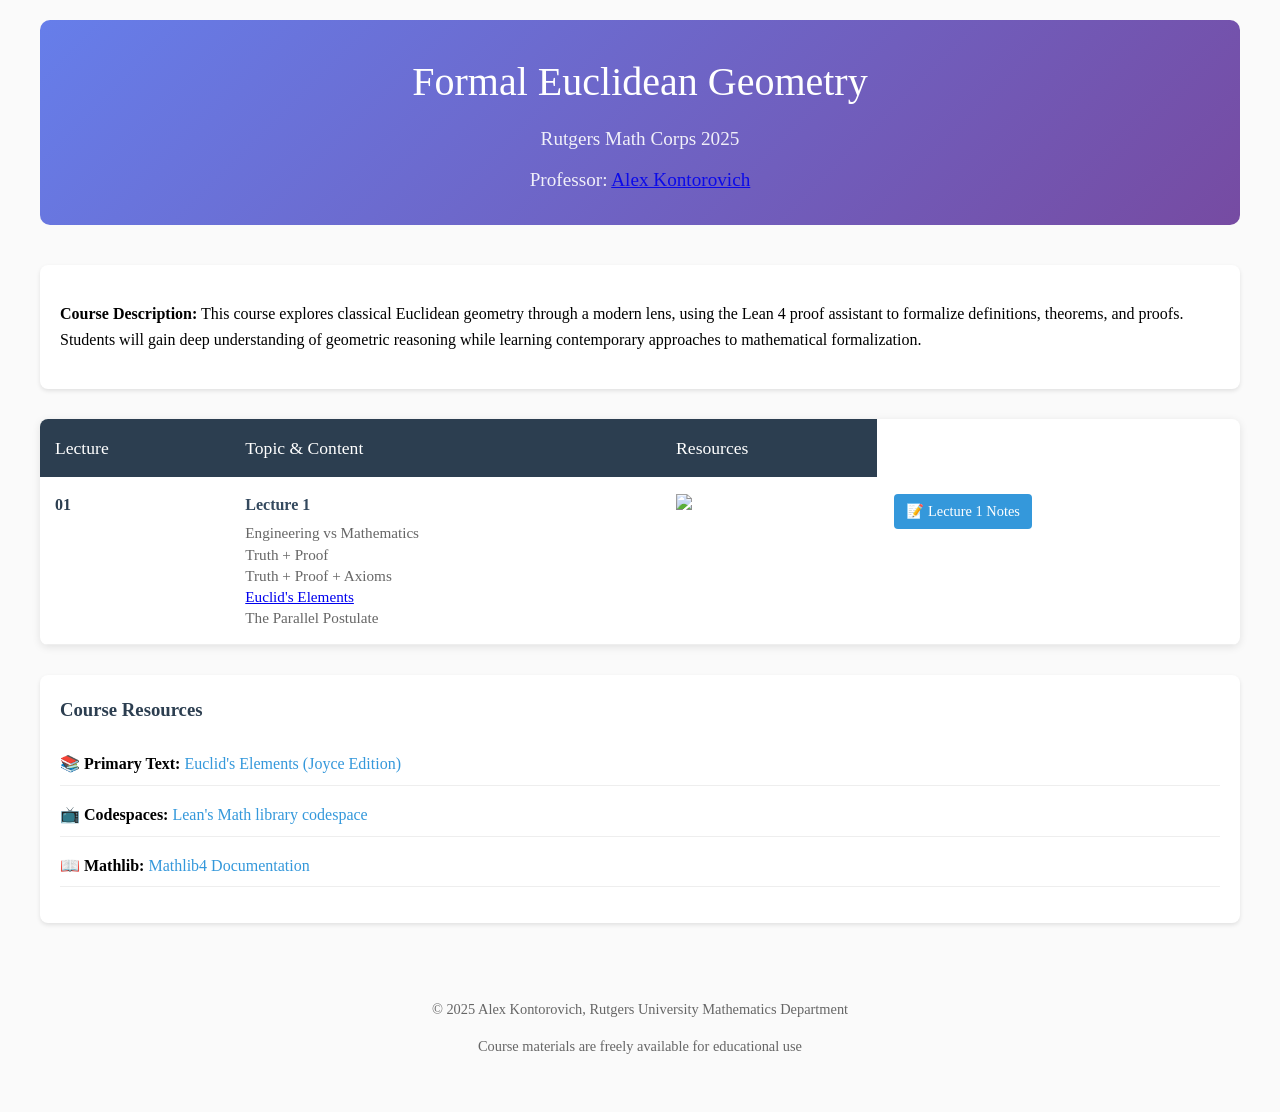
==== 2025Geometry/index.html @ 310fad27 "Update index.html" ====
<!DOCTYPE html>
<html lang="en">
<head>
    <meta charset="UTF-8">
    <meta name="viewport" content="width=device-width, initial-scale=1.0">
    <title>Formal Euclidean Geometry</title>
    <style>
        body {
            font-family: 'Times New Roman', serif;
            line-height: 1.6;
            max-width: 1200px;
            margin: 0 auto;
            padding: 20px;
            background-color: #fafafa;
        }
        
        .header {
            text-align: center;
            margin-bottom: 40px;
            padding: 30px;
            background: linear-gradient(135deg, #667eea 0%, #764ba2 100%);
            color: white;
            border-radius: 10px;
        }
        
        .header h1 {
            margin: 0;
            font-size: 2.5em;
            font-weight: normal;
        }
        
        .header .subtitle {
            font-size: 1.2em;
            margin-top: 10px;
            opacity: 0.9;
        }
        
        .instructor-info {
            background: white;
            padding: 20px;
            border-radius: 8px;
            box-shadow: 0 2px 4px rgba(0,0,0,0.1);
            margin-bottom: 30px;
        }
        
        .course-table {
            width: 100%;
            border-collapse: collapse;
            background: white;
            border-radius: 8px;
            overflow: hidden;
            box-shadow: 0 2px 8px rgba(0,0,0,0.1);
            margin-bottom: 30px;
        }
        
        .course-table th {
            background: #2c3e50;
            color: white;
            padding: 15px;
            text-align: left;
            font-weight: normal;
            font-size: 1.1em;
        }
        
        .course-table td {
            padding: 15px;
            border-bottom: 1px solid #eee;
            vertical-align: top;
        }
        
        .course-table tr:hover {
            background-color: #f8f9fa;
        }
        
        .lecture-number {
            font-weight: bold;
            color: #2c3e50;
            min-width: 60px;
        }
        
        .lecture-title {
            font-weight: bold;
            color: #34495e;
            margin-bottom: 5px;
        }
        
        .lecture-description {
            color: #666;
            font-size: 0.95em;
            line-height: 1.4;
        }
        
        .link-button {
            display: inline-block;
            padding: 6px 12px;
            margin: 2px;
            text-decoration: none;
            border-radius: 4px;
            font-size: 0.9em;
            transition: all 0.3s ease;
        }
        
        .youtube-link {
            background-color: #ff4444;
            color: white;
        }
        
        .youtube-link:hover {
            background-color: #cc0000;
            color: white;
        }
        
        .notes-link {
            background-color: #3498db;
            color: white;
        }
        
        .notes-link:hover {
            background-color: #2980b9;
            color: white;
        }
        
        .coming-soon {
            background-color: #95a5a6;
            color: white;
            cursor: not-allowed;
        }
        
        .resources {
            background: white;
            padding: 20px;
            border-radius: 8px;
            box-shadow: 0 2px 4px rgba(0,0,0,0.1);
            margin-bottom: 30px;
        }
        
        .resources h3 {
            margin-top: 0;
            color: #2c3e50;
        }
        
        .resources ul {
            list-style-type: none;
            padding: 0;
        }
        
        .resources li {
            margin: 8px 0;
            padding: 8px 0;
            border-bottom: 1px solid #eee;
        }
        
        .resources a {
            color: #3498db;
            text-decoration: none;
        }
        
        .resources a:hover {
            text-decoration: underline;
        }
        
        .footer {
            text-align: center;
            color: #666;
            font-size: 0.9em;
            margin-top: 40px;
            padding: 20px;
        }
        
        @media (max-width: 768px) {
            .course-table {
                font-size: 0.9em;
            }
            
            .link-button {
                display: block;
                margin: 5px 0;
                text-align: center;
            }
        }
    </style>
</head>
<body>
    <div class="header">
        <h1>Formal Euclidean Geometry</h1>
        <div class="subtitle">Rutgers Math Corps 2025</div>
        <div class="subtitle">Professor: <a href="https://math.rutgers.edu/~alexk" target="_blank">Alex Kontorovich</a> </div>
    </div>
    
    <div class="instructor-info">
        <p><strong>Course Description:</strong> This course explores classical Euclidean geometry through a modern lens, 
        using the Lean 4 proof assistant to formalize definitions, theorems, and proofs. Students will gain deep 
        understanding of geometric reasoning while learning contemporary approaches to mathematical formalization.</p>
    </div>
    
    <table class="course-table">
        <thead>
            <tr>
                <th>Lecture</th>
                <th>Topic & Content</th>
                <th>Resources</th>
            </tr>
        </thead>
        <tbody>
            <tr>
                <td class="lecture-number">01</td>
                <td>
                    <div class="lecture-title">Lecture 1</div>
                    <div class="lecture-description">
                        Engineering vs Mathematics<br>
Truth + Proof<br>
Truth + Proof + Axioms<br>
<a href="http://aleph0.clarku.edu/~djoyce/java/elements/bookI/bookI.html" target="_blank">Euclid's Elements</a> <br>
The Parallel Postulate
                    </div>
                </td>
                <td>
                    <a href="https://youtu.be/JAIN7FQwr_8" target="_blank"> <img src="https://img.youtube.com/vi/JAIN7FQwr_8/maxresdefault.jpg" width="300">
                    </a>
                </td>
                <td>
                    <a href="lecture01.html" class="link-button notes-link">📝 Lecture 1 Notes</a>
                </td>
            </tr>
        </tbody>
    </table>
    
    <div class="resources">
        <h3>Course Resources</h3>
        <ul>
            <li><strong>📚 Primary Text:</strong> <a href="https://mathcs.clarku.edu/~djoyce/java/elements/elements.html">Euclid's Elements (Joyce Edition)</a></li>
            <li><strong>📺 Codespaces:</strong> <a href="https://codespaces.new/leanprover-community/mathlib4">Lean's Math library codespace</a></li>
            <li><strong>📖 Mathlib:</strong> <a href="https://leanprover-community.github.io/mathlib4_docs/">Mathlib4 Documentation</a></li>
        </ul>
    </div>
    
    <div class="footer">
        <p>© 2025 Alex Kontorovich, Rutgers University Mathematics Department</p>
        <p>Course materials are freely available for educational use</p>
    </div>
</body>
</html>
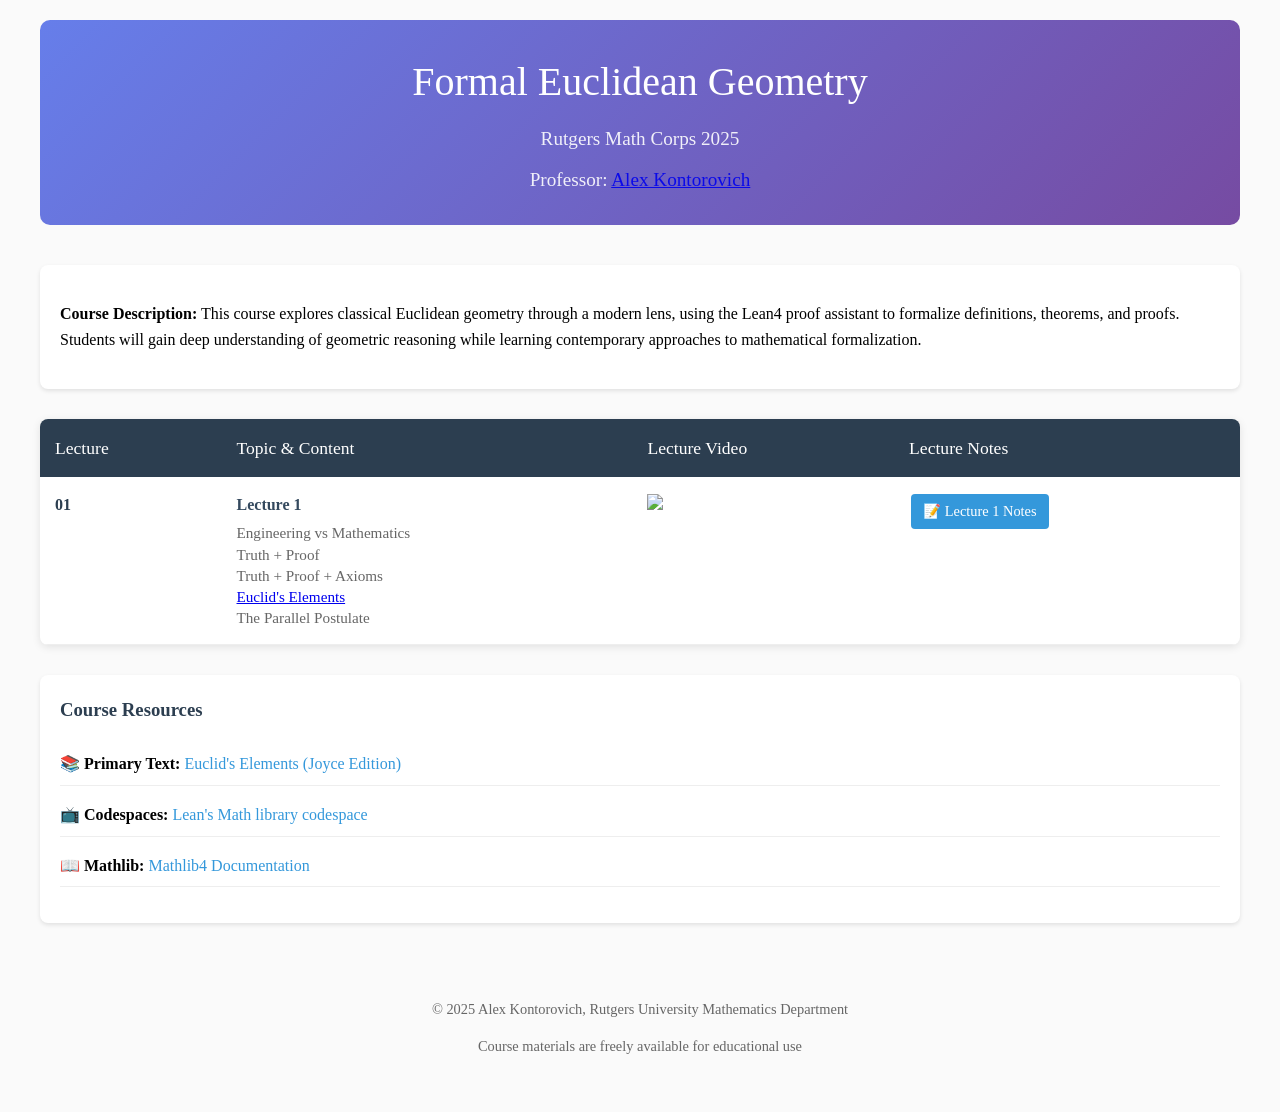
==== commit 917f5c6d: "Update index.html" ====
--- a/2025Geometry/index.html
+++ b/2025Geometry/index.html
@@ -189,7 +189,7 @@
     
     <div class="instructor-info">
         <p><strong>Course Description:</strong> This course explores classical Euclidean geometry through a modern lens, 
-        using the Lean 4 proof assistant to formalize definitions, theorems, and proofs. Students will gain deep 
+        using the Lean4 proof assistant to formalize definitions, theorems, and proofs. Students will gain deep 
         understanding of geometric reasoning while learning contemporary approaches to mathematical formalization.</p>
     </div>
     
@@ -198,7 +198,8 @@
             <tr>
                 <th>Lecture</th>
                 <th>Topic & Content</th>
-                <th>Resources</th>
+                <th>Lecture Video</th>
+                <th>Lecture Notes</th>
             </tr>
         </thead>
         <tbody>
@@ -228,9 +229,9 @@
     <div class="resources">
         <h3>Course Resources</h3>
         <ul>
-            <li><strong>📚 Primary Text:</strong> <a href="https://mathcs.clarku.edu/~djoyce/java/elements/elements.html">Euclid's Elements (Joyce Edition)</a></li>
-            <li><strong>📺 Codespaces:</strong> <a href="https://codespaces.new/leanprover-community/mathlib4">Lean's Math library codespace</a></li>
-            <li><strong>📖 Mathlib:</strong> <a href="https://leanprover-community.github.io/mathlib4_docs/">Mathlib4 Documentation</a></li>
+            <li><strong>📚 Primary Text:</strong> <a href="https://mathcs.clarku.edu/~djoyce/java/elements/elements.html" target="_blank">Euclid's Elements (Joyce Edition)</a></li>
+            <li><strong>📺 Codespaces:</strong> <a href="https://codespaces.new/leanprover-community/mathlib4" target="_blank">Lean's Math library codespace</a></li>
+            <li><strong>📖 Mathlib:</strong> <a href="https://leanprover-community.github.io/mathlib4_docs/" target="_blank">Mathlib4 Documentation</a></li>
         </ul>
     </div>
     
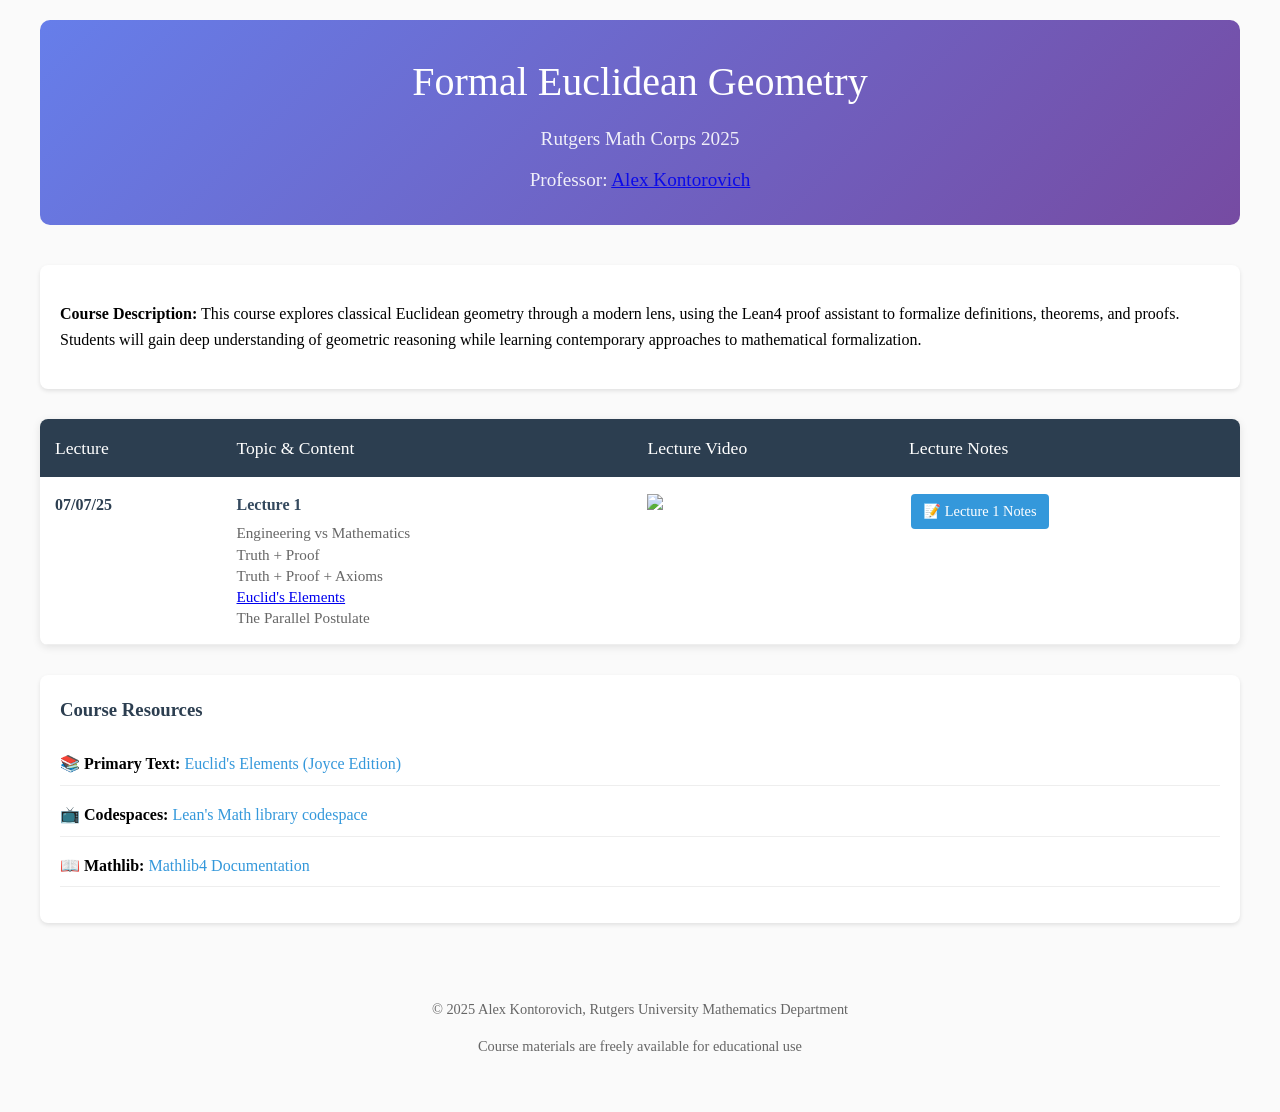
==== commit a6eb88db: "Update index.html" ====
--- a/2025Geometry/index.html
+++ b/2025Geometry/index.html
@@ -204,7 +204,7 @@
         </thead>
         <tbody>
             <tr>
-                <td class="lecture-number">01</td>
+                <td class="lecture-number">07/07/25</td>
                 <td>
                     <div class="lecture-title">Lecture 1</div>
                     <div class="lecture-description">
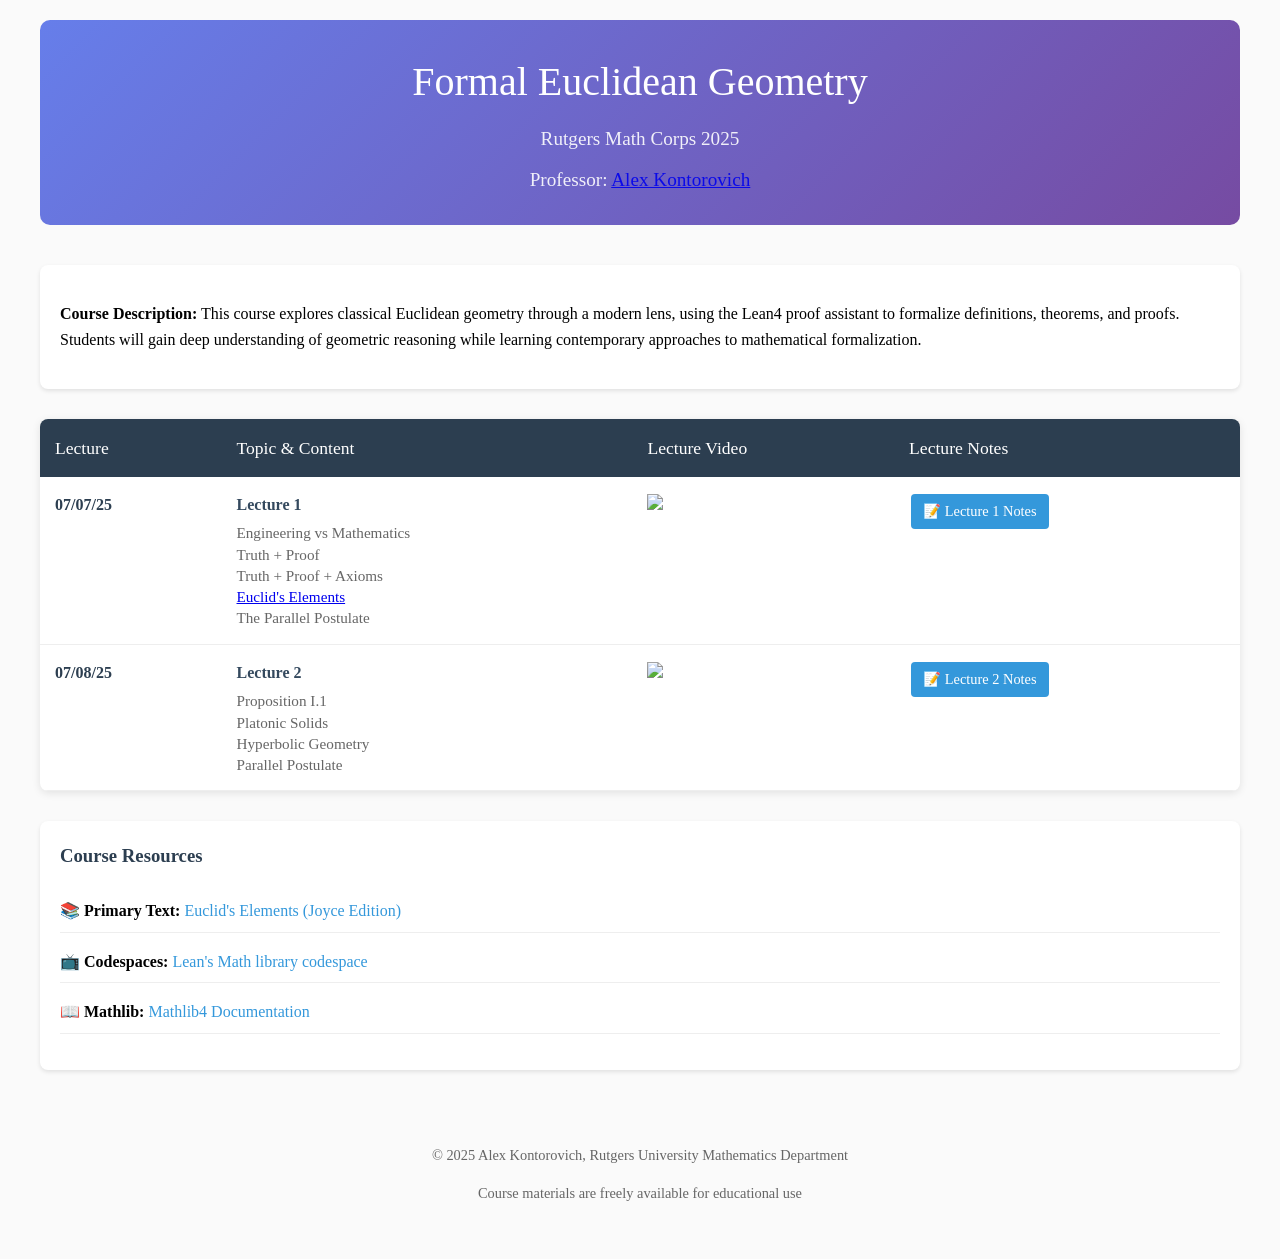
==== commit cc78b6ac: "Update index.html" ====
--- a/2025Geometry/index.html
+++ b/2025Geometry/index.html
@@ -220,9 +220,27 @@
                     </a>
                 </td>
                 <td>
-                    <a href="lecture01.html" class="link-button notes-link">📝 Lecture 1 Notes</a>
+                    <a href="Lecture1.html" class="link-button notes-link">📝 Lecture 1 Notes</a>
                 </td>
             </tr>
+
+        
+                    <tr>
+                <td class="lecture-number">07/08/25</td>
+                <td>
+                    <div class="lecture-title">Lecture 2</div>
+                    <div class="lecture-description">
+Proposition I.1 <br> Platonic Solids<br> Hyperbolic Geometry <br> Parallel Postulate                    </div>
+                </td>
+                <td>
+                    <a href="https://youtu.be/4wDJfuPr-Yo" target="_blank"> <img src="https://img.youtube.com/vi/4wDJfuPr-Yo/maxresdefault.jpg" width="300">
+                    </a>
+                </td>
+                <td>
+                    <a href="Lecture2.html" class="link-button notes-link">📝 Lecture 2 Notes</a>
+                </td>
+            </tr>
+
         </tbody>
     </table>
     
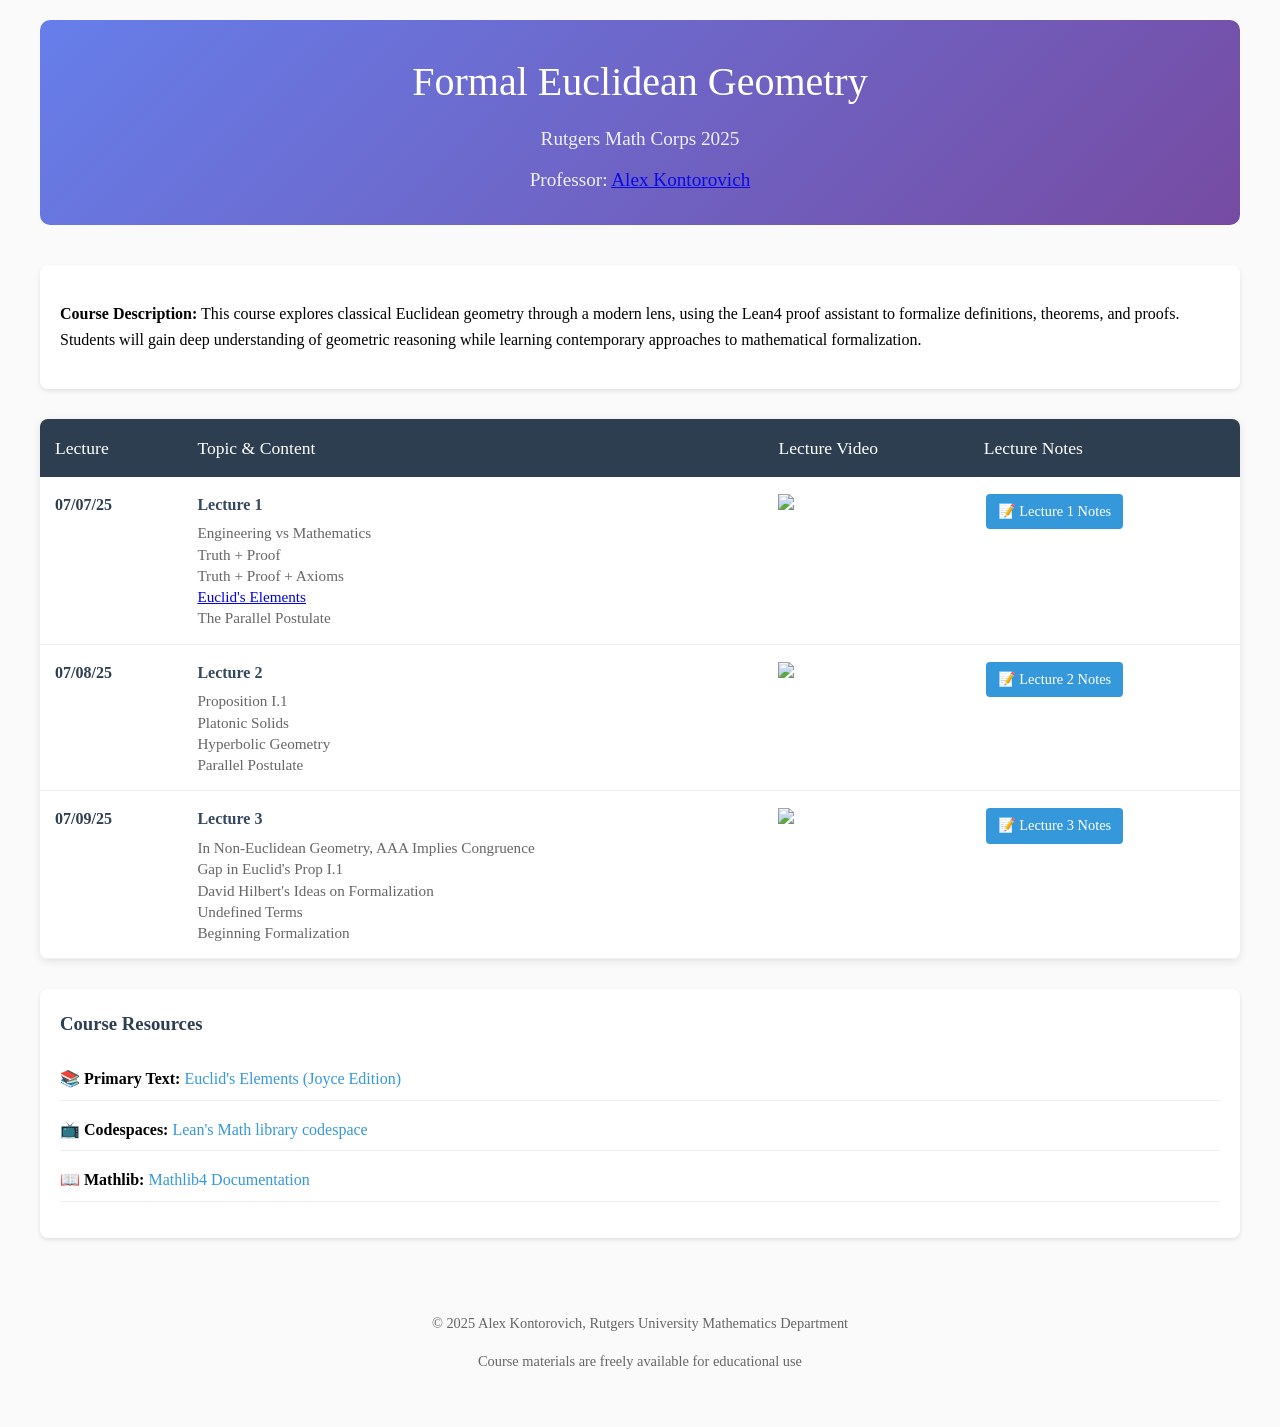
==== commit 885c3572: "Update index.html" ====
--- a/2025Geometry/index.html
+++ b/2025Geometry/index.html
@@ -241,6 +241,29 @@
                 </td>
             </tr>
 
+
+                    <tr>
+                <td class="lecture-number">07/09/25</td>
+                <td>
+                    <div class="lecture-title">Lecture 3</div>
+                    <div class="lecture-description">
+In Non-Euclidean Geometry, AAA Implies Congruence<br>
+Gap in Euclid's Prop I.1 <br>
+David Hilbert's Ideas on Formalization <br>
+Undefined Terms<br>
+Beginning Formalization                    </div>
+                </td>
+                <td>
+                    <a href="https://youtu.be/wN4vNqoeUMM" target="_blank"> <img src="https://img.youtube.com/vi/wN4vNqoeUMM/maxresdefault.jpg" width="300">
+                    </a>
+                </td>
+                <td>
+                    <a href="Lecture3.html" class="link-button notes-link">📝 Lecture 3 Notes</a>
+                </td>
+            </tr>
+
+
+            
         </tbody>
     </table>
     
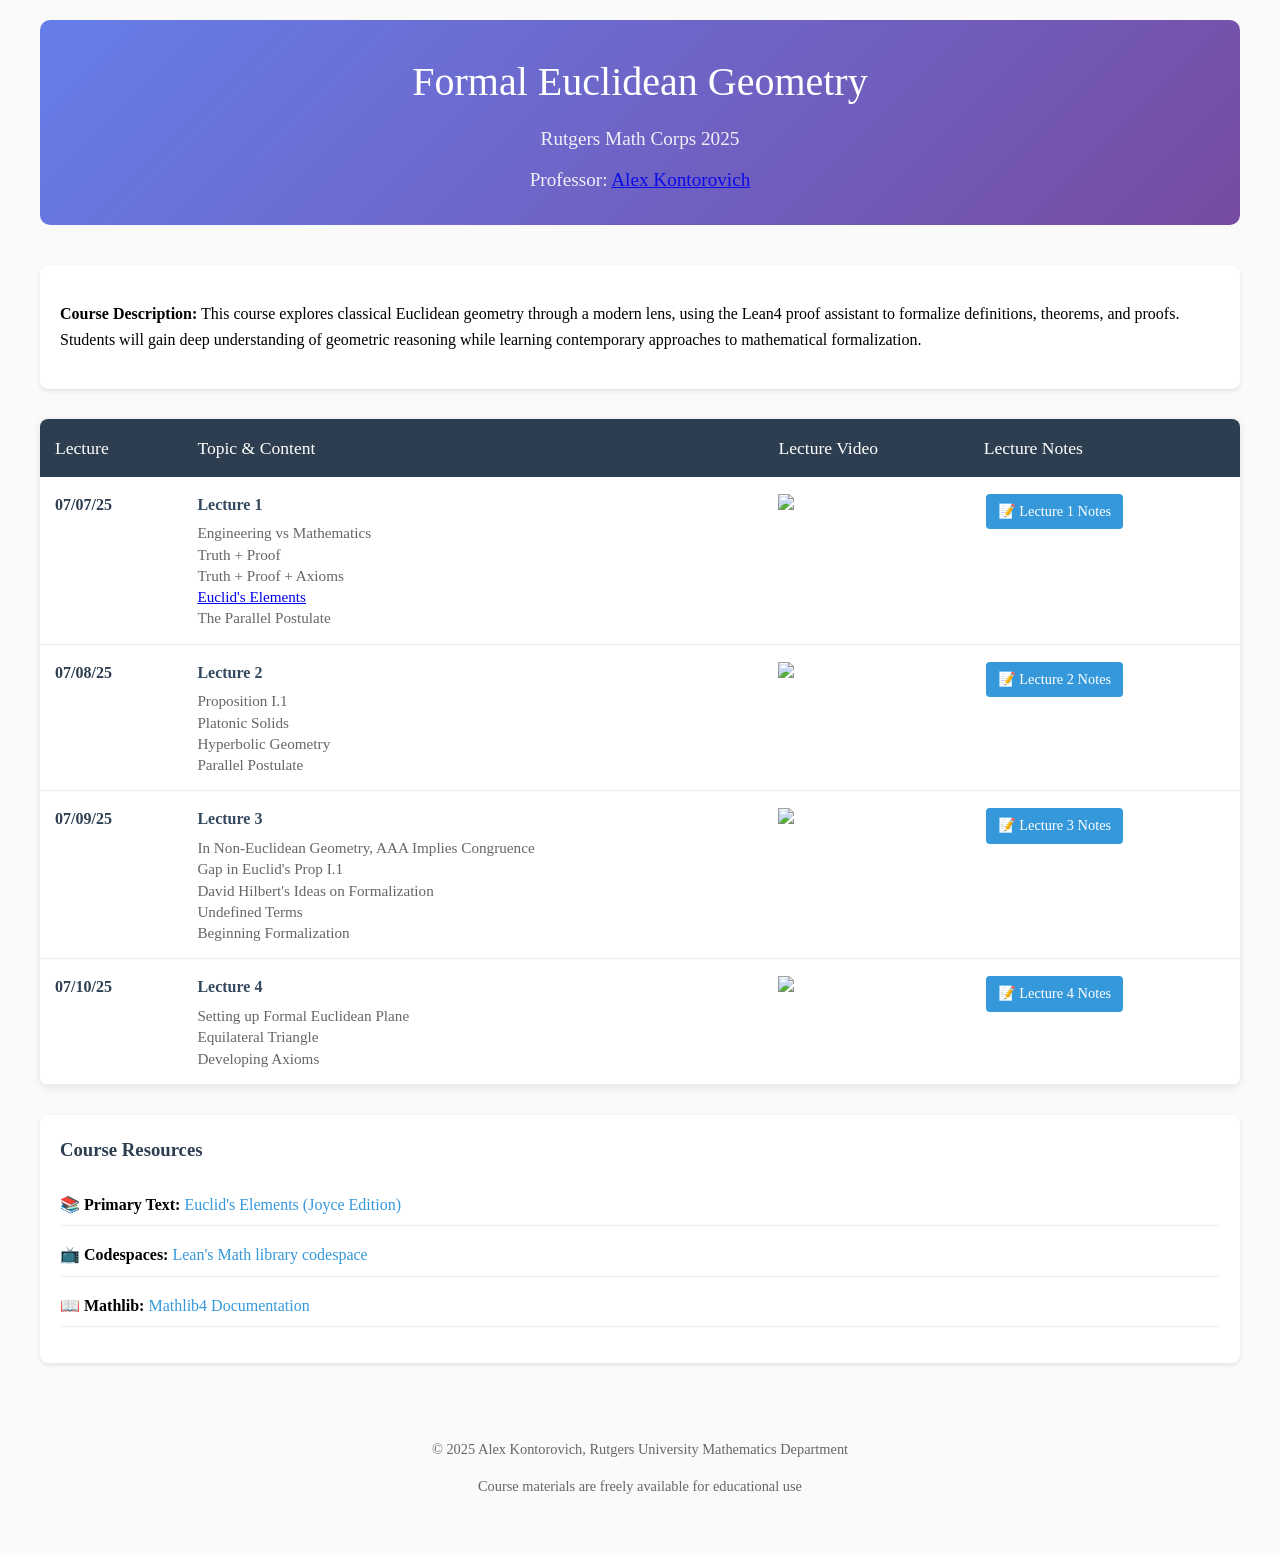
==== commit 58de5af6: "Added interactive lean interface in Lecture4, and altered index page to include lecture 4" ====
--- a/2025Geometry/index.html
+++ b/2025Geometry/index.html
@@ -220,7 +220,7 @@
                     </a>
                 </td>
                 <td>
-                    <a href="Lecture1.html" class="link-button notes-link">📝 Lecture 1 Notes</a>
+                    <a href="Lecture1.html" class="link-button notes-link" target="_blank">📝 Lecture 1 Notes</a>
                 </td>
             </tr>
 
@@ -237,7 +237,7 @@
                     </a>
                 </td>
                 <td>
-                    <a href="Lecture2.html" class="link-button notes-link">📝 Lecture 2 Notes</a>
+                    <a href="Lecture2.html" class="link-button notes-link" target="_blank">📝 Lecture 2 Notes</a>
                 </td>
             </tr>
 
@@ -258,10 +258,23 @@
                     </a>
                 </td>
                 <td>
-                    <a href="Lecture3.html" class="link-button notes-link">📝 Lecture 3 Notes</a>
-                </td>
-            </tr>
-
+                    <a href="Lecture3.html" class="link-button notes-link" target="_blank">📝 Lecture 3 Notes</a>
+                </td>
+            </tr>
+                    <tr>
+                <td class="lecture-number">07/10/25</td>
+                <td>
+                    <div class="lecture-title">Lecture 4</div>
+                    <div class="lecture-description"> Setting up Formal Euclidean Plane <br> Equilateral Triangle <br> Developing Axioms               </div>
+                </td>
+                <td>
+                    <a href="https://youtu.be/3F6bvkSSWOw" target="_blank"> <img src="https://img.youtube.com/vi/3F6bvkSSWOw/maxresdefault.jpg" width="300">
+                    </a>
+                </td>
+                <td>
+                    <a href="Lecture4.html" class="link-button notes-link" target="_blank">📝 Lecture 4 Notes</a>
+                </td>
+            </tr>
 
             
         </tbody>
